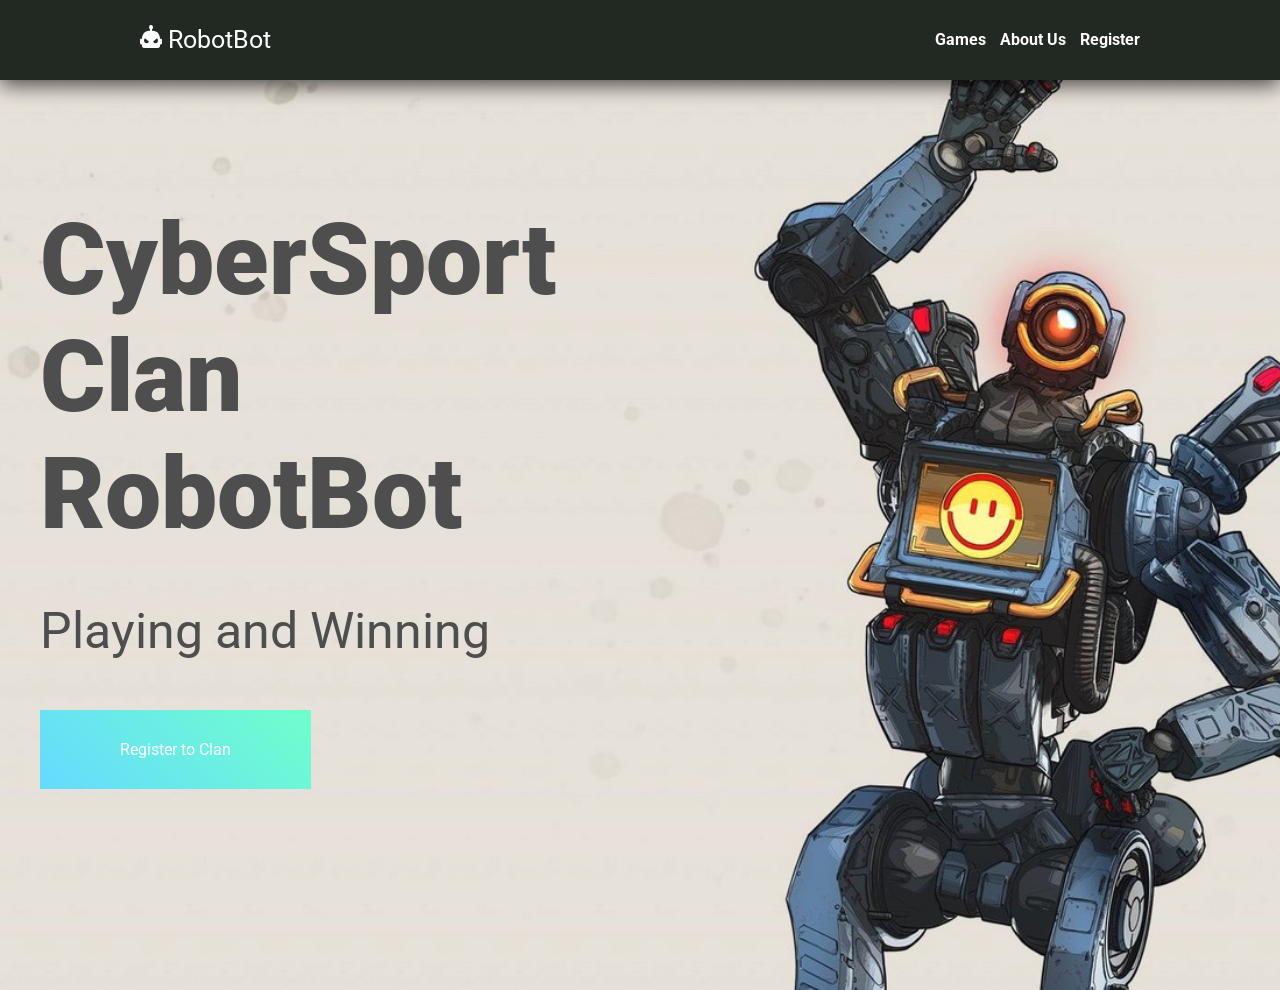
==== index.html @ 83b9e3c6 "Finished start section" ====
<!DOCTYPE html>
<html lang="en">
<head>
    <meta charset="UTF-8">
    <meta name="viewport" content="width=device-width, initial-scale=1.0">
    <title>Title</title>
    <link rel="stylesheet" href="style.css">
</head>
<body>
<header>
    <div class="container">
        <a href="#" class="logo">
            <img src="img/icons/site_logo.svg" alt="logo">
            <span>RobotBot</span>
        </a>
        <nav>
            <a href="#" class="nav-item">Games</a>
            <a href="#" class="nav-item">About Us</a>
            <a href="#" class="nav-item">Register</a>
        </nav>
    </div>
</header>

<main>
    <section class="start">
        <div class="start-content">
            <h1 class="start-title">CyberSport Clan RobotBot</h1>
            <p class="start-subtitle">Playing and Winning</p>
            <a href="#" class="start-btn">Register to Clan</a>
        </div>
    </section>
</main>

<footer>

</footer>
</body>
</html>
---- style.css ----
@import url('https://fonts.googleapis.com/css2?family=Roboto:ital,wght@0,100..900;1,100..900&display=swap');

* {
    padding: 0;
    margin: 0;
    box-sizing: border-box;
    font-family: "Roboto", sans-serif;
}

body {
    background-color: #222222;
}

.container {
    max-width: 1000px;
    margin: 0 auto;
}

.section-title {
    font-size: 30px;
    font-weight: 700;
    color: #65daff;
}

.section-text {
    font-size: 20px;
    font-weight: 300;
    line-height: 35px;
    color: white;
}

header {
    background-color: #222922;
    width: 100%;
    height: 80px;
    box-shadow: 0 5px 20px rgb(0 0 0 / 0.7);
    line-height: 80px;
    position: fixed;
    z-index: 12345;
}

.logo {
    color: white;
    text-decoration: none;
    font-size: 25px;
}

nav {
    float: right;
}

.nav-item {
    font-size: 16px;
    text-decoration: none;
    font-weight: 700;
    color: white;
    margin-left: 10px;
}

.nav-item:hover {
    color: #65daff;
    text-shadow: 0 0 5px #65daff;
    transition: 0.5s;
}

.start {
    background-image: url(img/apex-legends-pathfinder-robot-emoticons-saluting-futuristic.jpg);
    height: 110vh;
    background-repeat: no-repeat;
    background-position: center;
    background-size: cover;
    position: relative;
}

.start-content {
    position: absolute;
    top: 50%;
    left: 0;
    transform: translateY(-50%);
    padding: 40px;
    width: 50%;
}

.start-title {
    color: #4e4e4e;
    font-size: 100px;
    font-weight: 900;
    margin-bottom: 50px;
}

.start-subtitle {
    color: #4e4e4e;
    margin-bottom: 50px;
    font-size: 50px;
}

.start-btn {
    color: white;
    text-decoration: none;
    background: linear-gradient(45deg, #65daff, #70ffcb);
    padding: 30px 80px;
    display: block;
    width: fit-content;
}

.start-btn:hover {
    transform: scale(1.1);
    transition: 0.5s;
}

.start-btn:active {
    background: linear-gradient(45deg, #347083, #388065);
}
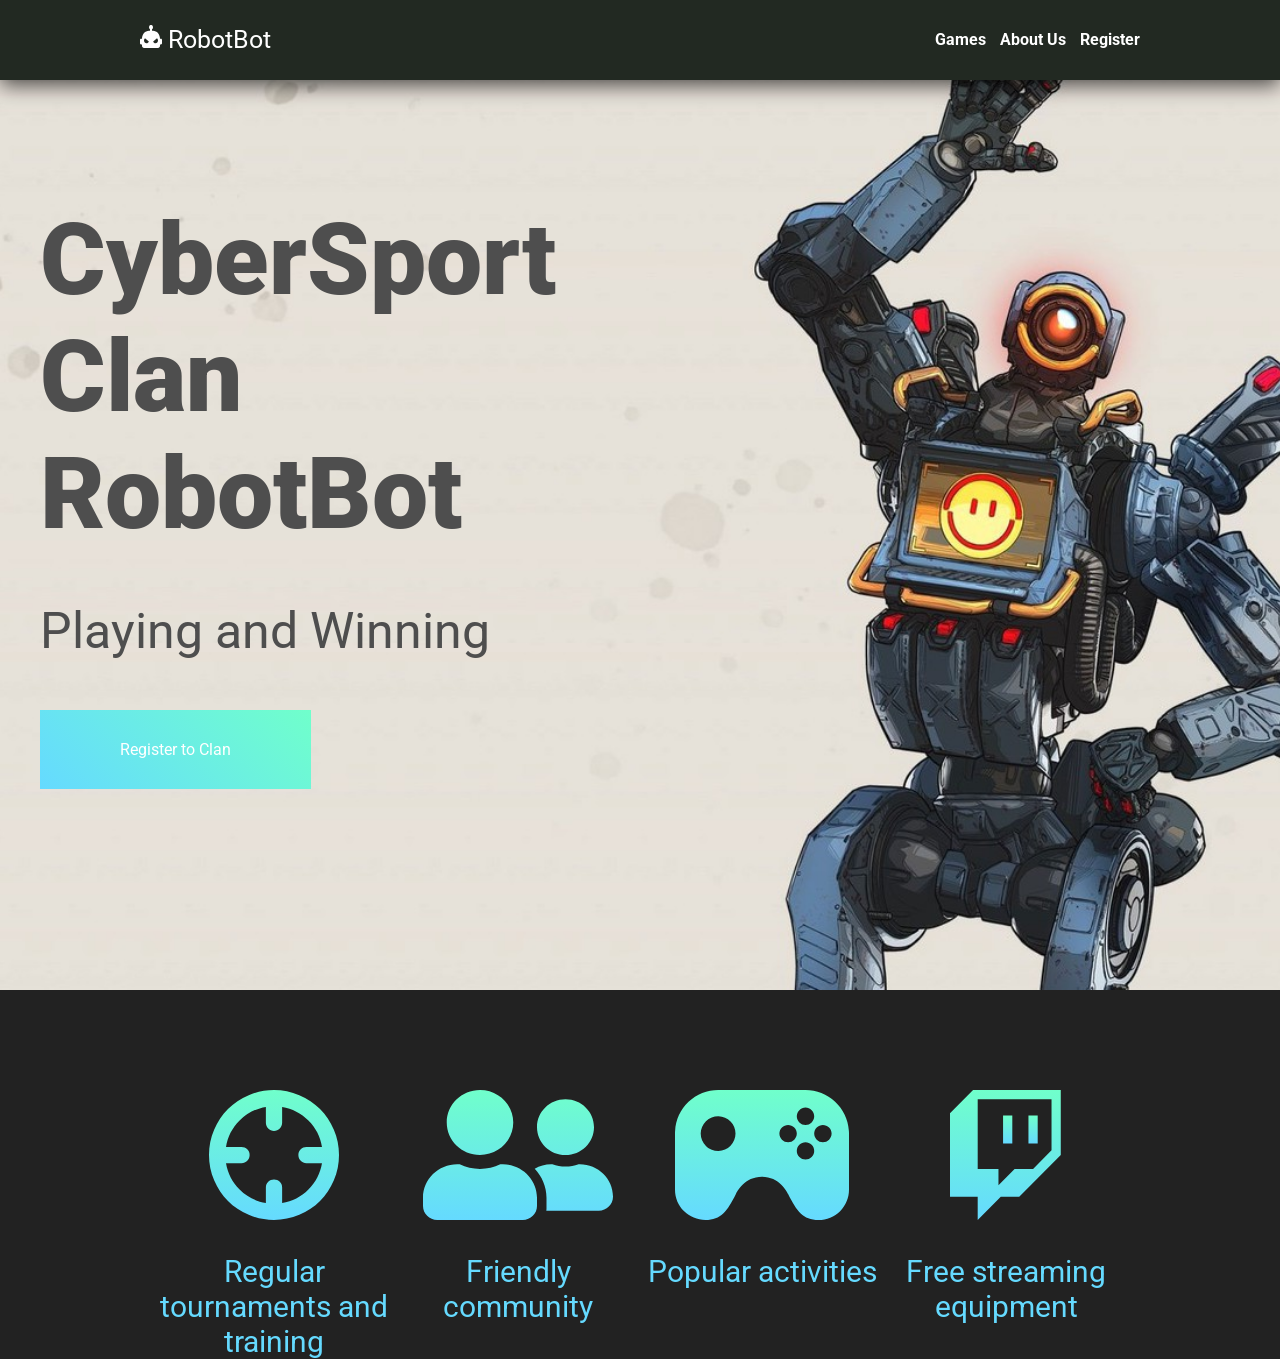
==== commit f2e54ad9: "Finished about section" ====
--- a/index.html
+++ b/index.html
@@ -29,6 +29,31 @@
             <a href="#" class="start-btn">Register to Clan</a>
         </div>
     </section>
+
+    <section class="about">
+        <div class="container">
+            <div class="about-card">
+                <img src="img/icons/scope.svg" class="about-card-img">
+                <p class="about-card-title">Regular tournaments and training</p>
+            </div>
+
+            <div class="about-card">
+                <img src="img/icons/friendly.svg" class="about-card-img">
+                <p class="about-card-title">Friendly community</p>
+            </div>
+
+            <div class="about-card">
+                <img src="img/icons/joystic.svg" class="about-card-img">
+                <p class="about-card-title">Popular activities</p>
+            </div>
+
+            <div class="about-card">
+                <img src="img/icons/twitch.svg" class="about-card-img">
+                <p class="about-card-title">Free streaming equipment</p>
+            </div>
+        </div>
+
+    </section>
 </main>
 
 <footer>
--- a/style.css
+++ b/style.css
@@ -110,4 +110,27 @@
 
 .start-btn:active {
     background: linear-gradient(45deg, #347083, #388065);
+}
+
+.about {
+    height: 40vh;
+    text-align: center;
+}
+
+.about-card {
+    width: 24%;
+    display: inline-block;
+    height: 200px;
+    margin-top: 100px;
+    vertical-align: top;
+}
+
+.about-card-img {
+    height: 130px;
+    margin-bottom: 30px;
+}
+
+.about-card-title {
+    color: #65daff;
+    font-size: 30px;
 }
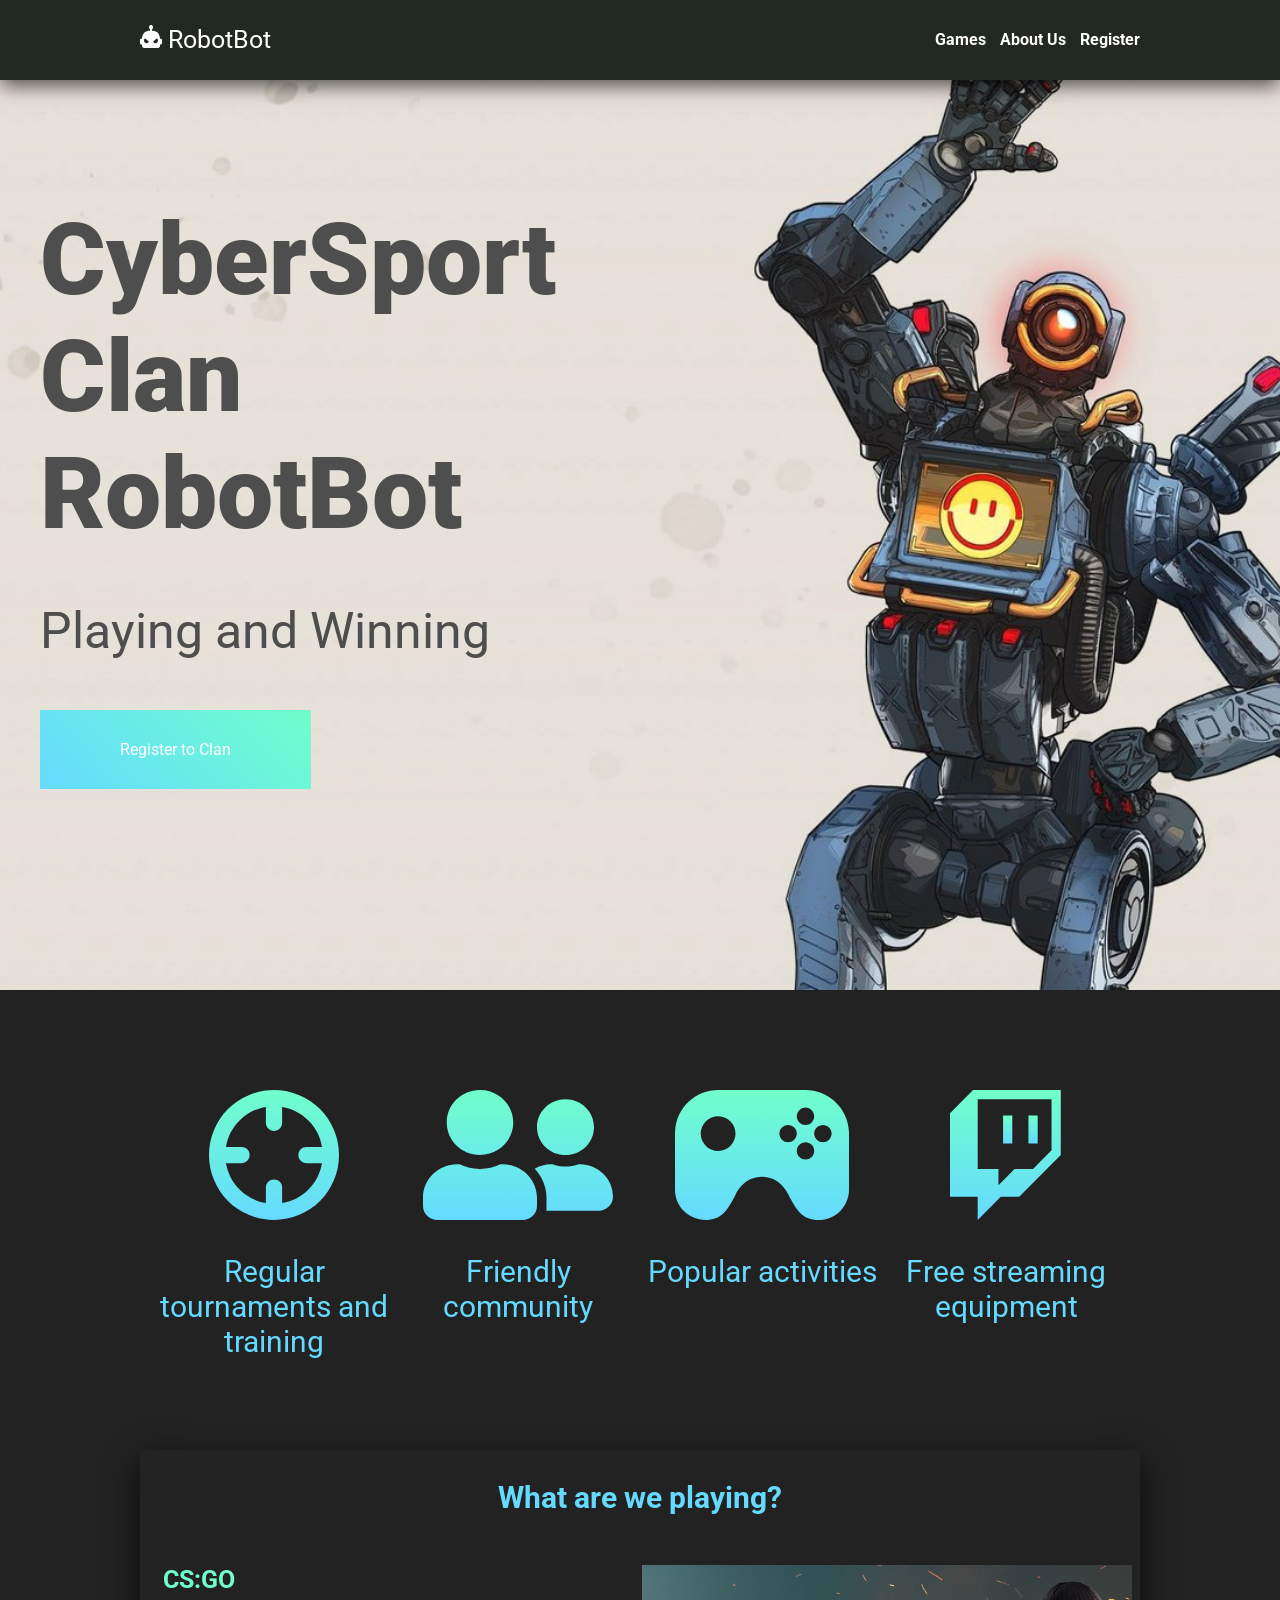
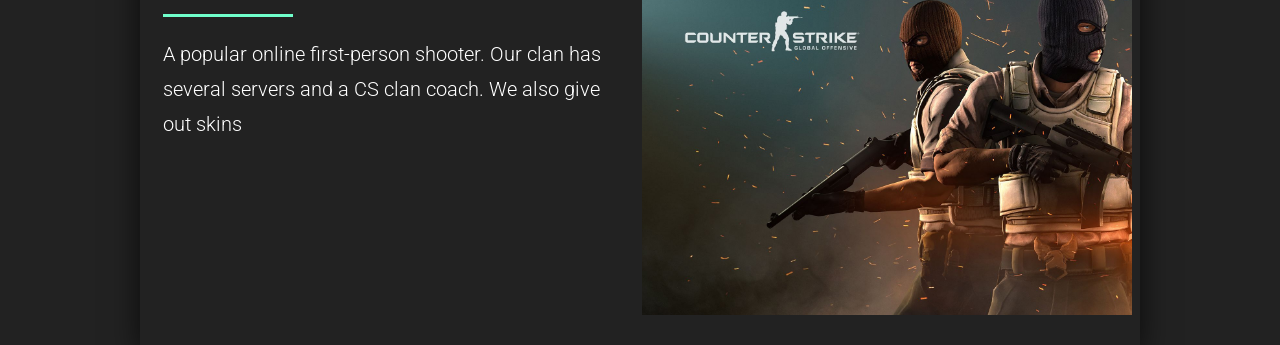
==== commit 4e73f499: "did first game for section game" ====
--- a/index.html
+++ b/index.html
@@ -54,6 +54,22 @@
         </div>
 
     </section>
+
+    <section class="games">
+        <div class="container games-container">
+            <h2 class="section-title">What are we playing?</h2>
+            <div class="games-card game-1">
+                <div class="game-card-content">
+                    <h3 class="game-title">CS:GO</h3>
+                    <hr class="game-divider">
+                    <p class="game-description section-text">A popular online first-person shooter. Our clan has several servers and a CS clan coach. We also give out skins</p>
+                </div>
+                <div class="games-card-image">
+
+                </div>
+            </div>
+        </div>
+    </section>
 </main>
 
 <footer>
--- a/style.css
+++ b/style.css
@@ -20,6 +20,7 @@
     font-size: 30px;
     font-weight: 700;
     color: #65daff;
+    margin-bottom: 50px;
 }
 
 .section-text {
@@ -133,4 +134,44 @@
 .about-card-title {
     color: #65daff;
     font-size: 30px;
+}
+
+.games-container {
+    margin-top: 100px;
+    box-shadow: 0 10px 30px rgba(0 0 0 / 0.7);
+    padding: 30px  0;
+    text-align: center;
+}
+
+.games-card-image {
+    background-image: url("img/csgo.jpg");
+    background-position: left;
+    background-size: cover;
+    background-repeat: no-repeat;
+    height: 350px;
+    width: 49%;
+    display: inline-block;
+    vertical-align: top;
+}
+
+.game-card-content {
+    width: 49%;
+    min-height: 350px;
+    display: inline-block;
+    vertical-align: top;
+    text-align: left;
+    padding: 0 15px;
+}
+
+.game-title {
+    font-size: 25px;
+    color: #70ffcb;
+}
+
+.game-divider {
+    width: 130px;
+    margin: 20px 0px;
+    border: none;
+    background-color: #70ffcb;
+    height: 3px;
 }
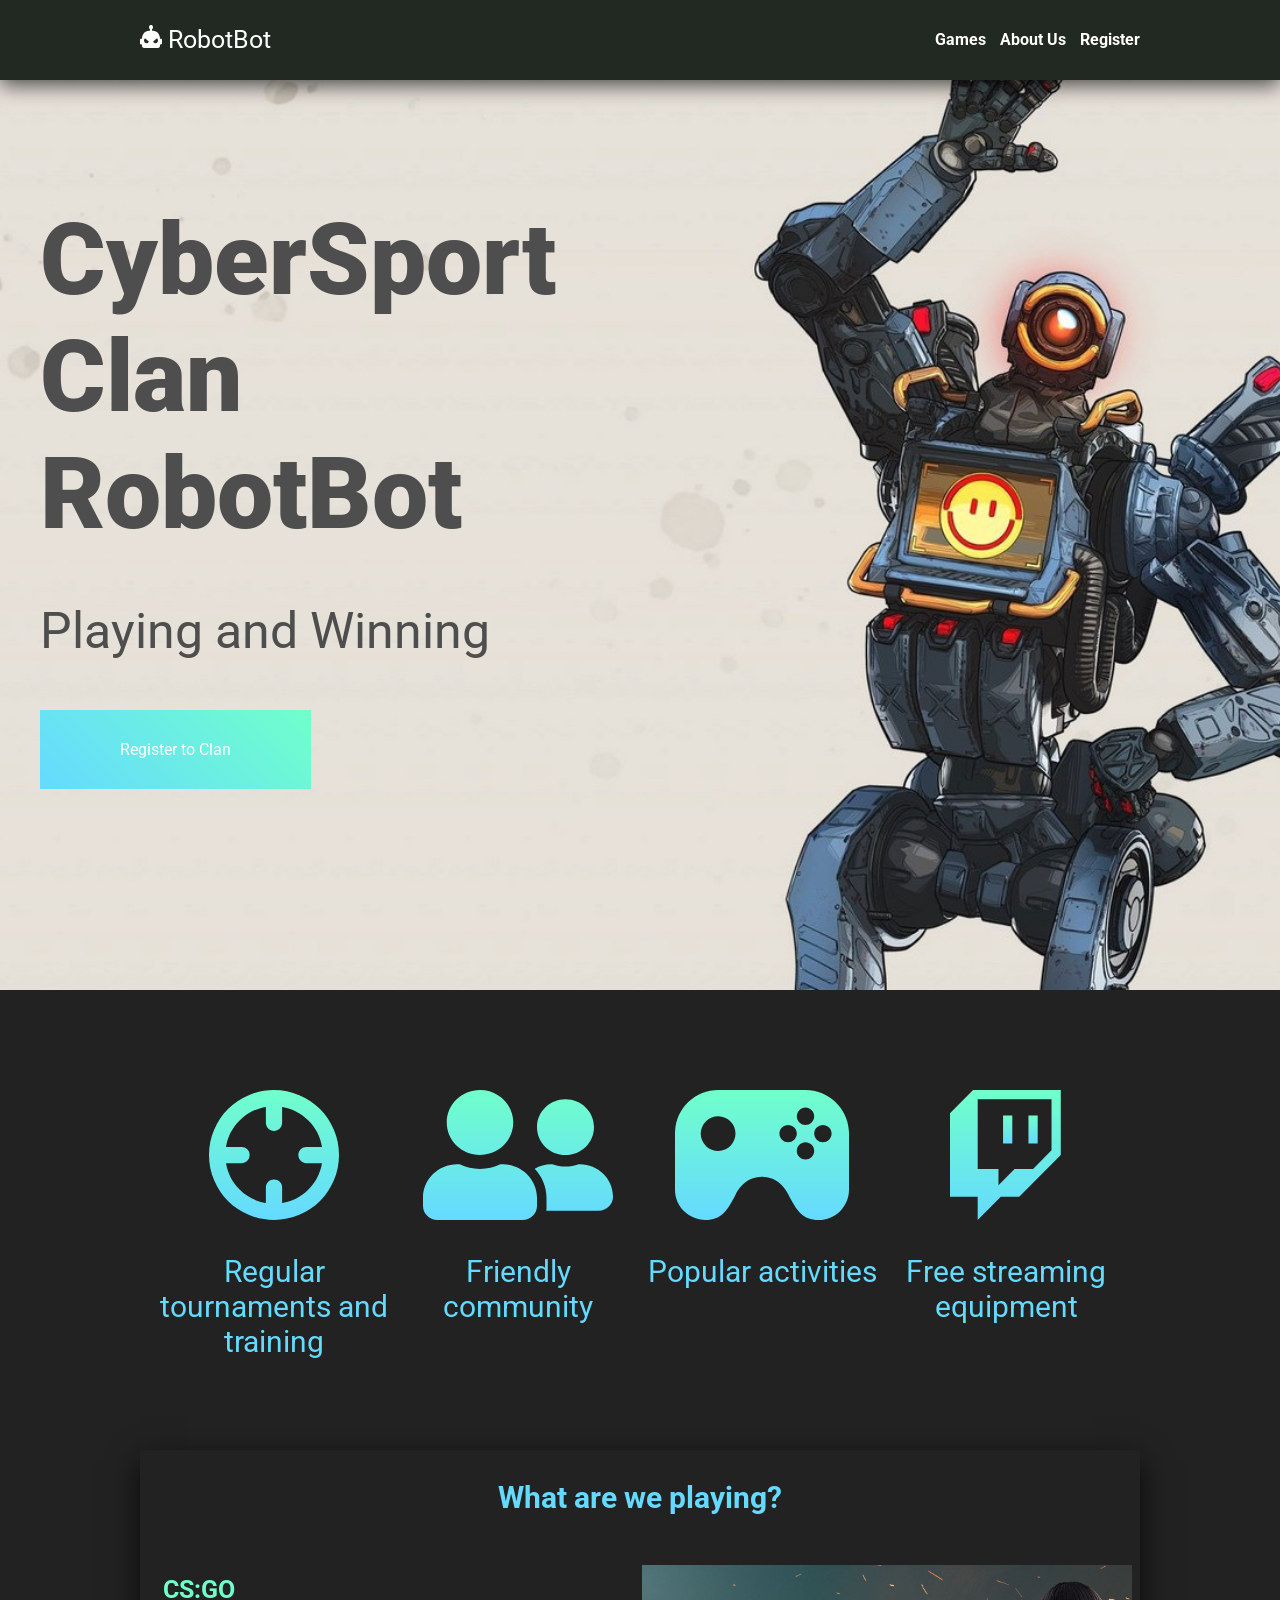
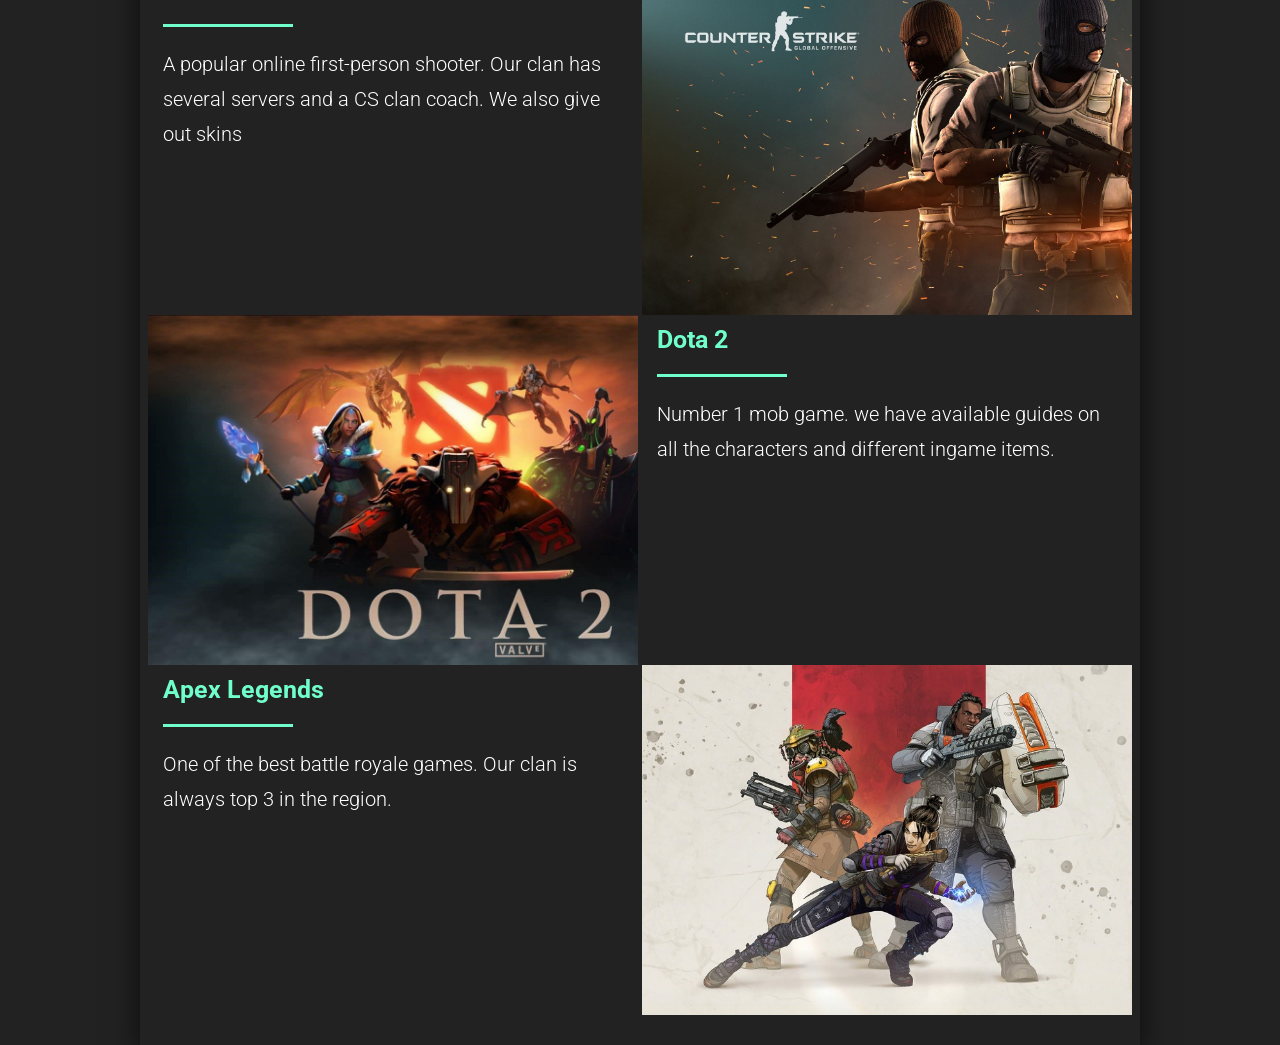
==== commit c048af49: "completed games section" ====
--- a/index.html
+++ b/index.html
@@ -64,12 +64,39 @@
                     <hr class="game-divider">
                     <p class="game-description section-text">A popular online first-person shooter. Our clan has several servers and a CS clan coach. We also give out skins</p>
                 </div>
-                <div class="games-card-image">
+                <div class="games-card-image img1">
+
+                </div>
+            </div>
+
+
+            <div class="games-card game-1">
+                <div class="games-card-image img2">
+
+                </div>
+                <div class="game-card-content">
+                    <h3 class="game-title">Dota 2</h3>
+                    <hr class="game-divider">
+                    <p class="game-description section-text">Number 1 mob game. we have available guides on all the characters and different ingame items.</p>
+                </div>
+
+            </div>
+
+            <div class="games-card game-1">
+                <div class="game-card-content">
+                    <h3 class="game-title">Apex Legends</h3>
+                    <hr class="game-divider">
+                    <p class="game-description section-text">One of the best battle royale games. Our clan is always top 3 in the region.</p>
+                </div>
+                <div class="games-card-image img3">
 
                 </div>
             </div>
         </div>
     </section>
+
+
+
 </main>
 
 <footer>
--- a/style.css
+++ b/style.css
@@ -144,7 +144,6 @@
 }
 
 .games-card-image {
-    background-image: url("img/csgo.jpg");
     background-position: left;
     background-size: cover;
     background-repeat: no-repeat;
@@ -154,6 +153,18 @@
     vertical-align: top;
 }
 
+.img1 {
+    background-image: url("img/csgo.jpg");
+}
+
+.img2 {
+    background-image: url("img/dota2.jpg");
+}
+
+.img3 {
+    background-image: url("img/apex.jpg");
+}
+
 .game-card-content {
     width: 49%;
     min-height: 350px;
@@ -161,6 +172,7 @@
     vertical-align: top;
     text-align: left;
     padding: 0 15px;
+    padding-top: 10px;
 }
 
 .game-title {
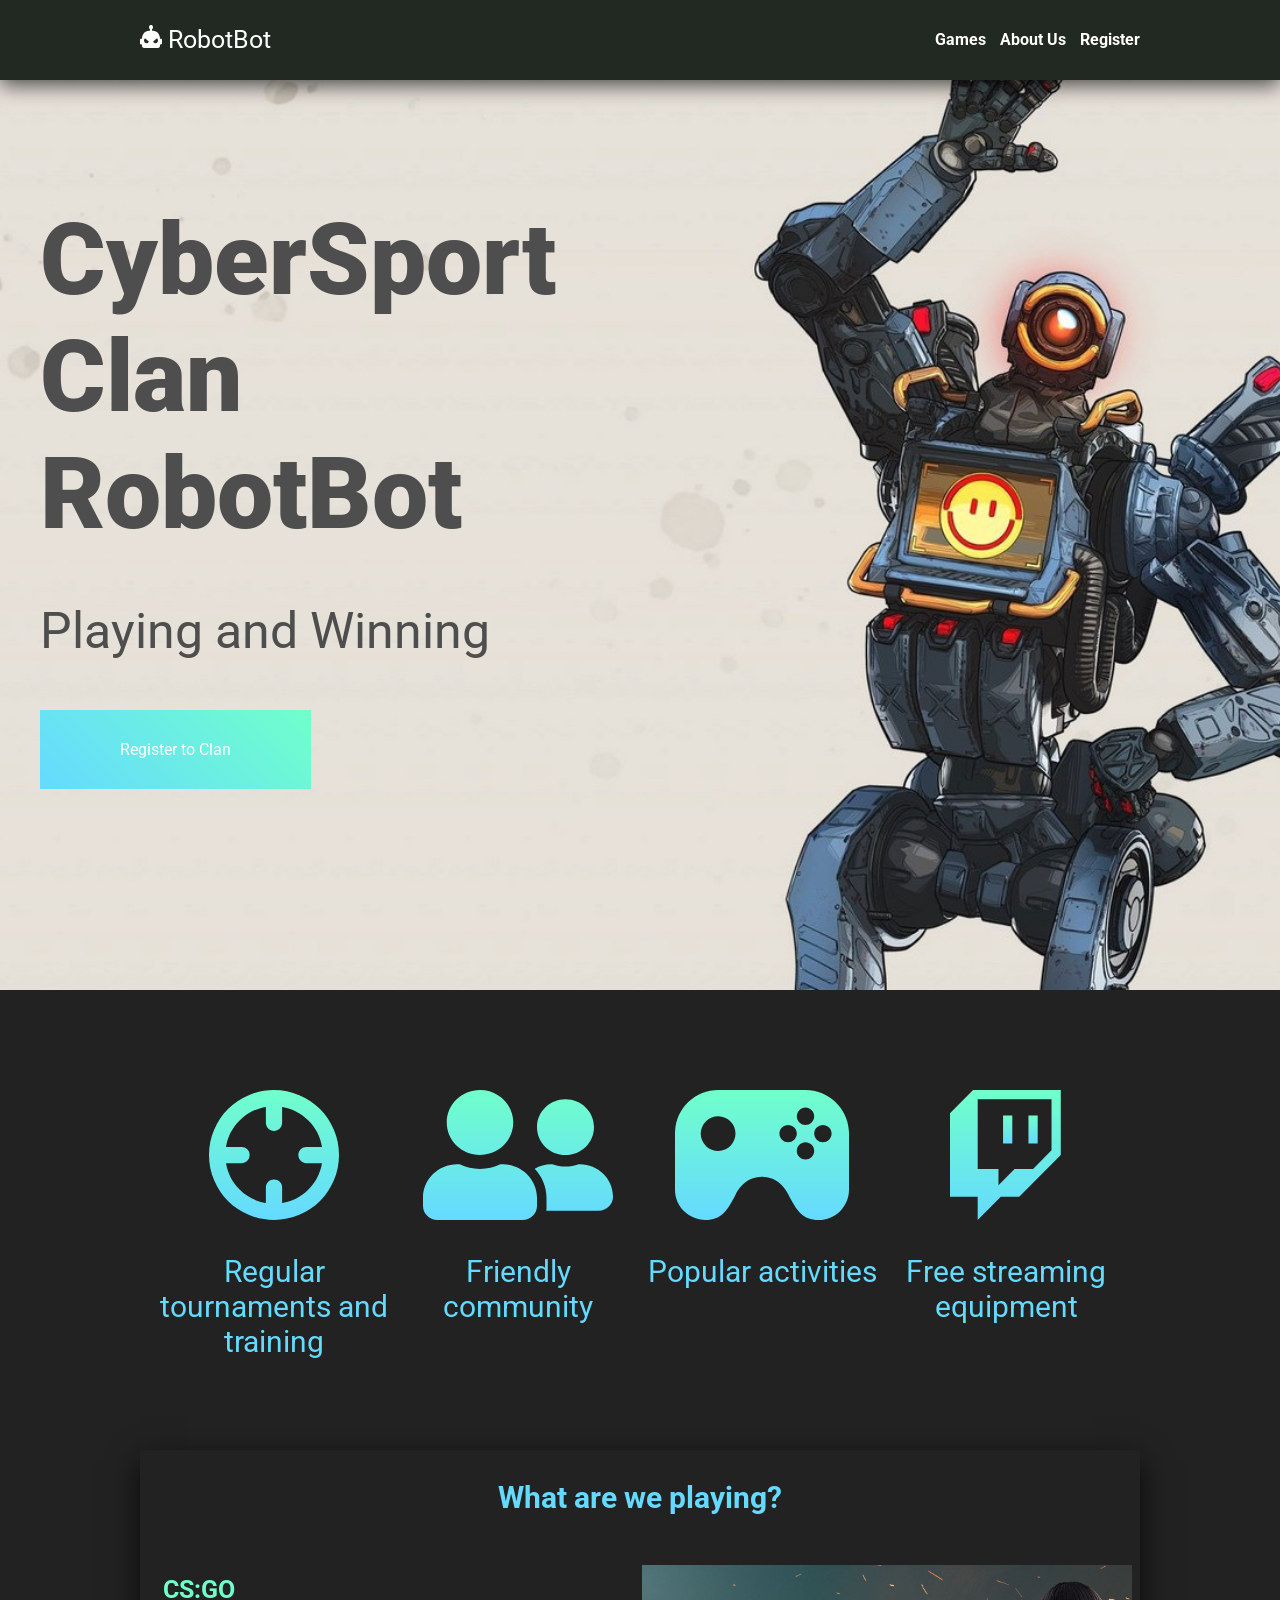
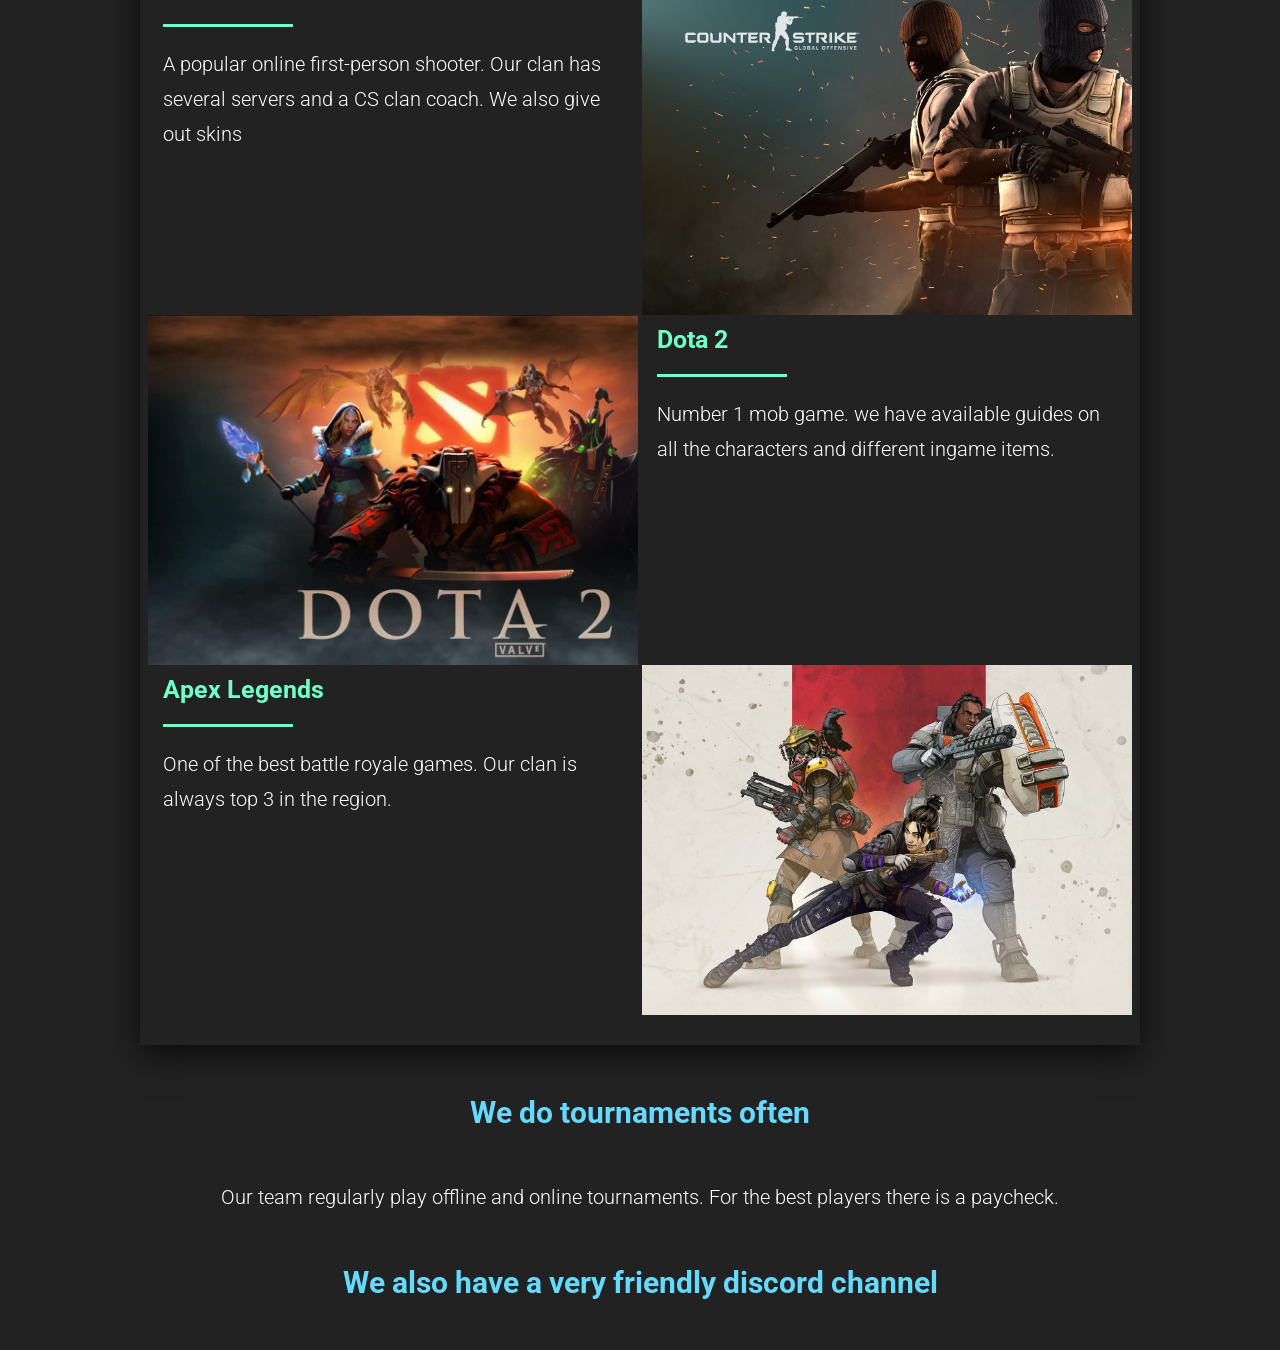
==== commit 319b151d: "start making styles for forms" ====
--- a/index.html
+++ b/index.html
@@ -3,7 +3,7 @@
 <head>
     <meta charset="UTF-8">
     <meta name="viewport" content="width=device-width, initial-scale=1.0">
-    <title>Title</title>
+    <title>RobotBot</title>
     <link rel="stylesheet" href="style.css">
 </head>
 <body>
@@ -16,7 +16,7 @@
         <nav>
             <a href="#" class="nav-item">Games</a>
             <a href="#" class="nav-item">About Us</a>
-            <a href="#" class="nav-item">Register</a>
+            <a href="form.html" class="nav-item">Register</a>
         </nav>
     </div>
 </header>
@@ -26,7 +26,7 @@
         <div class="start-content">
             <h1 class="start-title">CyberSport Clan RobotBot</h1>
             <p class="start-subtitle">Playing and Winning</p>
-            <a href="#" class="start-btn">Register to Clan</a>
+            <a href="form.html" class="start-btn">Register to Clan</a>
         </div>
     </section>
 
@@ -95,6 +95,11 @@
         </div>
     </section>
 
+    <h2 class="tournament-title">We do tournaments often</h2>
+    <p class="tournament-text">Our team regularly play offline and online tournaments. For the best players there is a paycheck.</p>
+
+    <h2 class="discord-title">We also have a very friendly discord channel</h2>
+
 
 
 </main>
--- a/style.css
+++ b/style.css
@@ -186,4 +186,30 @@
     border: none;
     background-color: #70ffcb;
     height: 3px;
+}
+
+.tournament-title {
+    font-size: 30px;
+    font-weight: 700;
+    color: #65daff;
+    margin-bottom: 50px;
+    text-align: center;
+    margin-top: 50px;
+}
+
+.tournament-text {
+    font-size: 20px;
+    font-weight: 300;
+    line-height: 35px;
+    color: white;
+    text-align: center;
+}
+
+.discord-title {
+    font-size: 30px;
+    font-weight: 700;
+    color: #65daff;
+    margin-bottom: 50px;
+    text-align: center;
+    margin-top: 50px;
 }
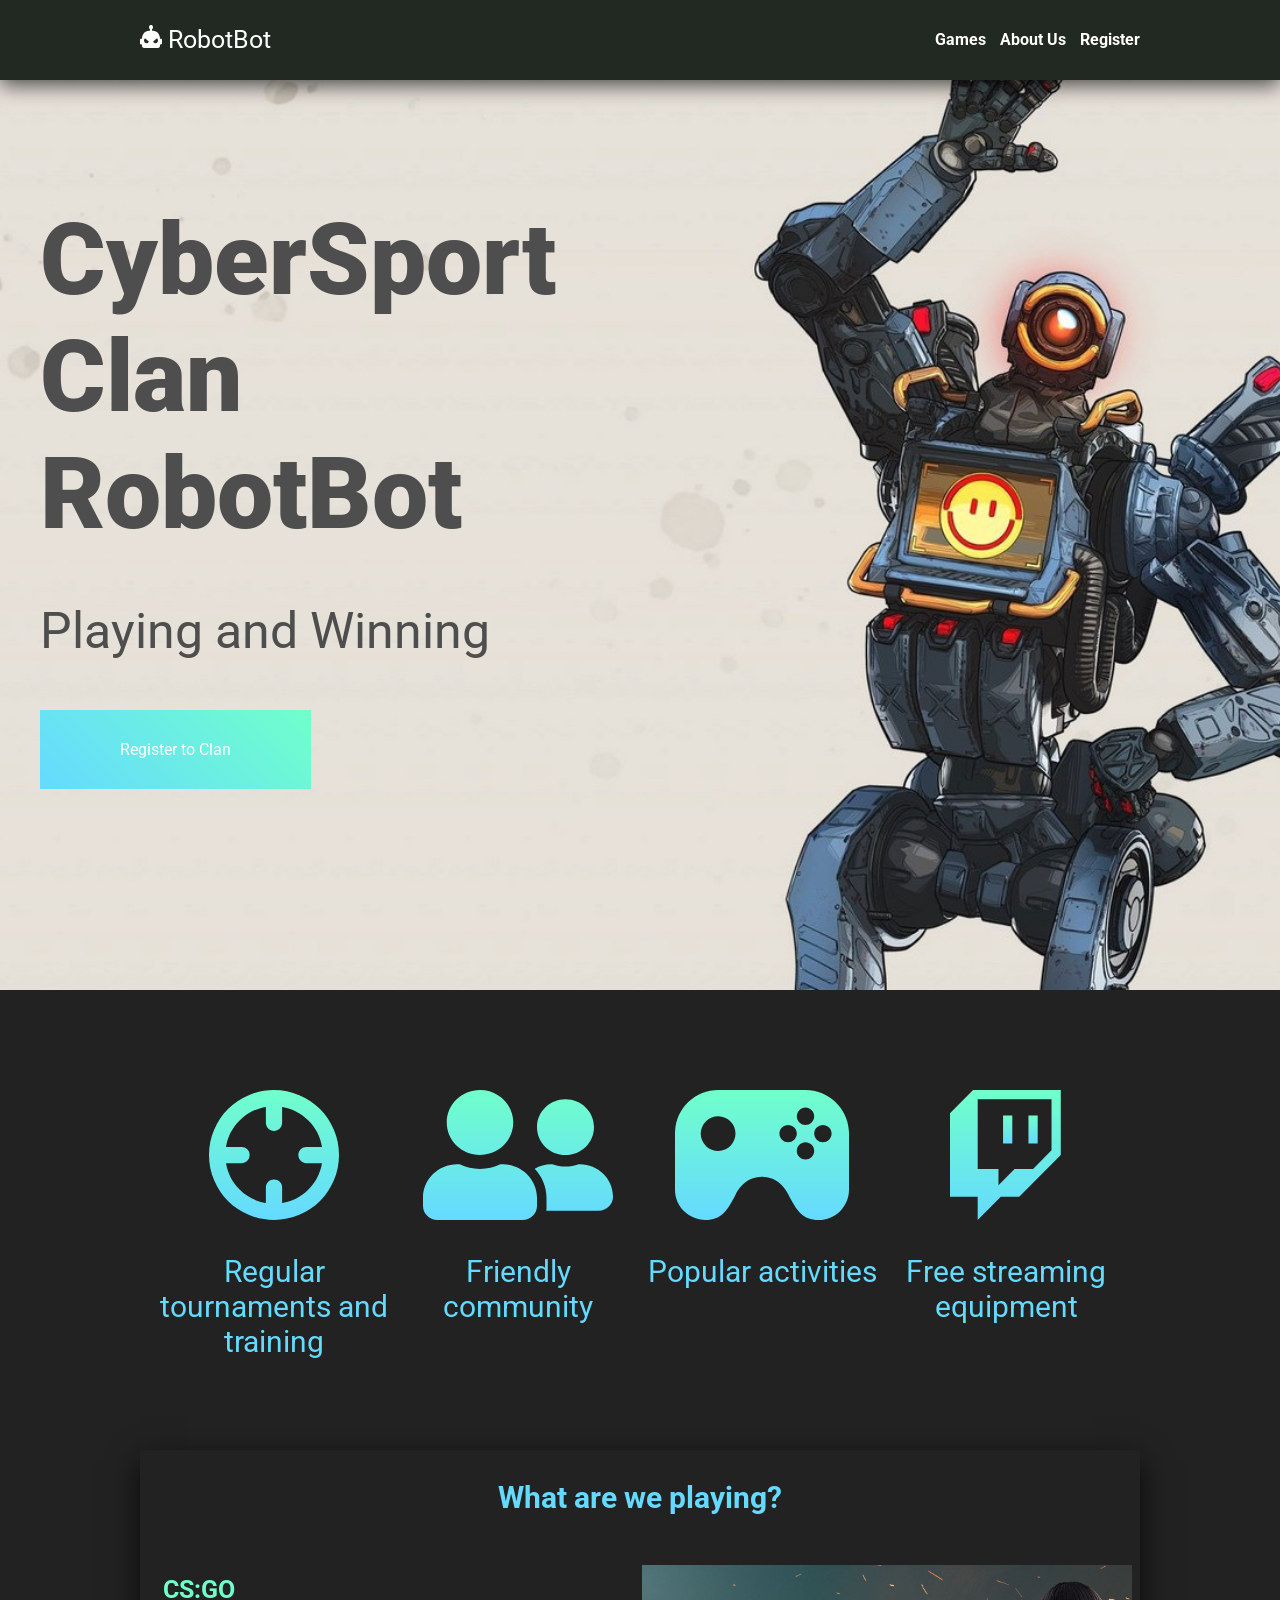
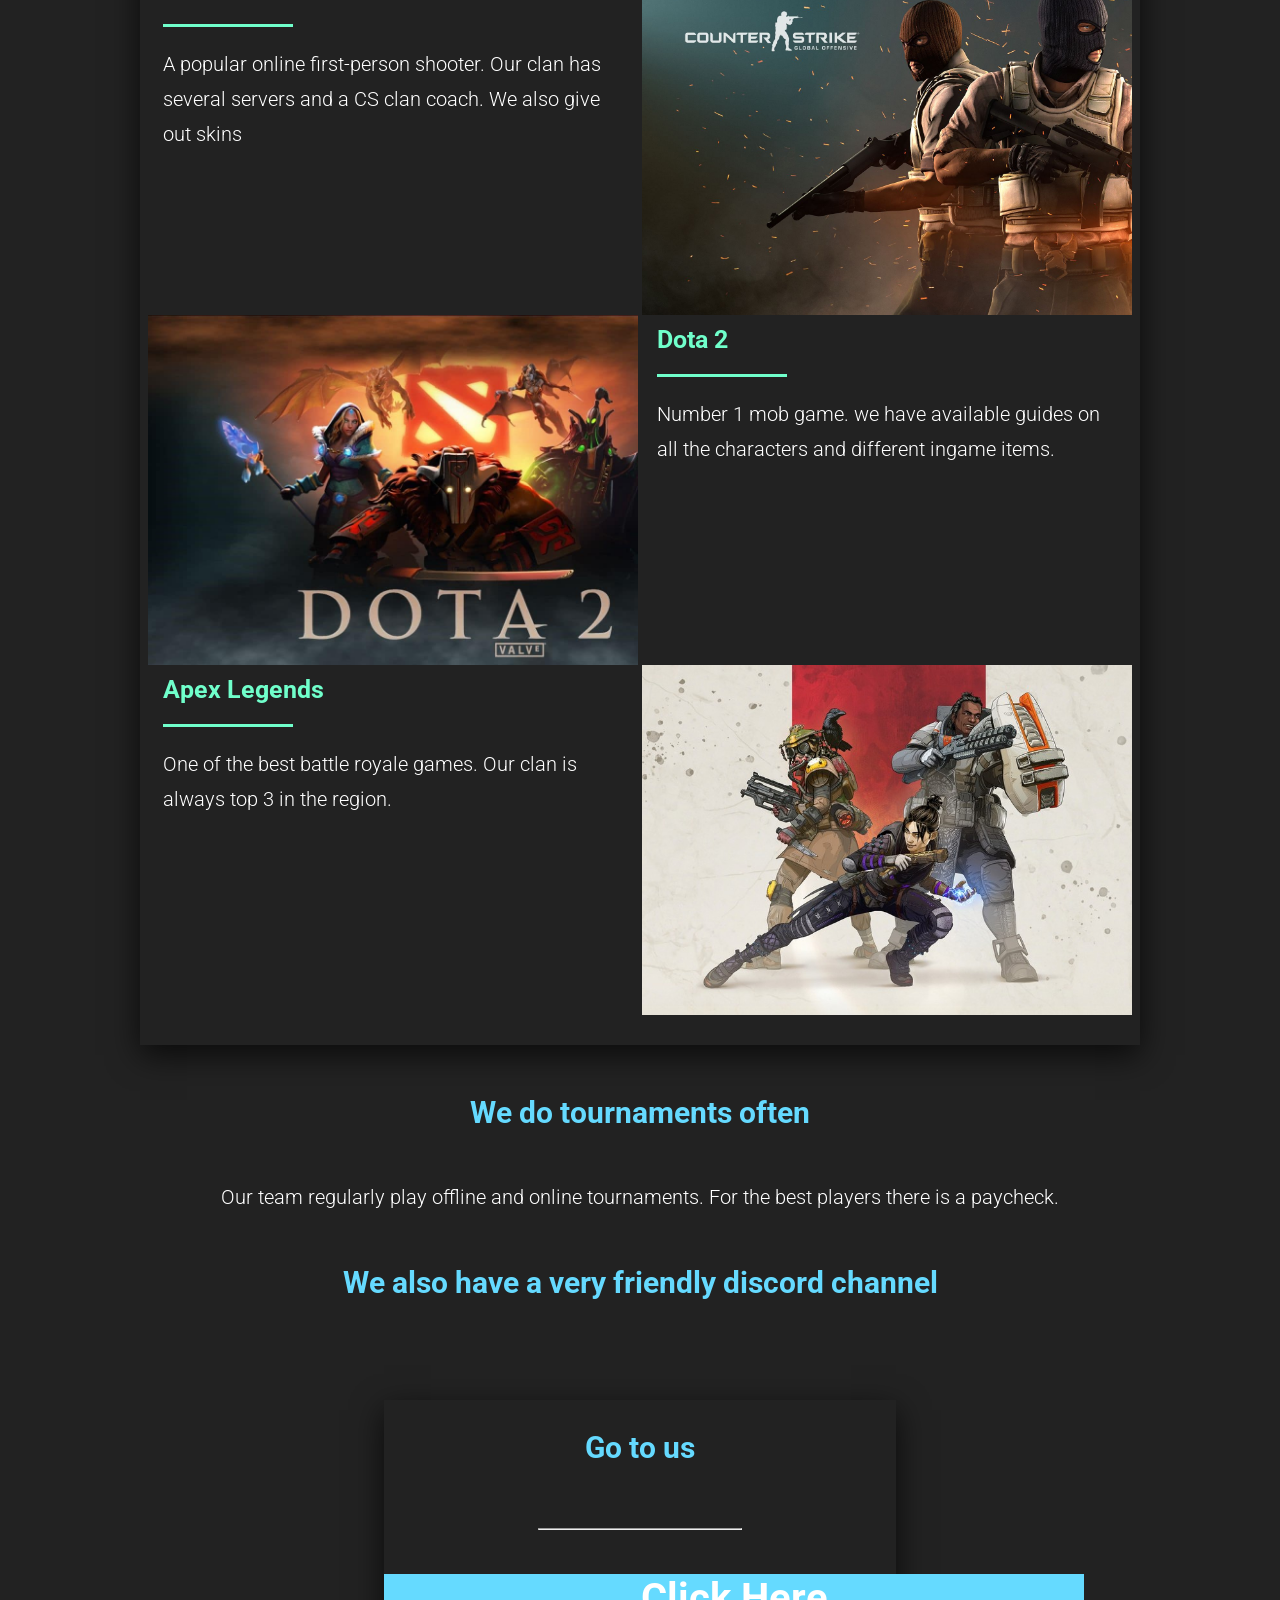
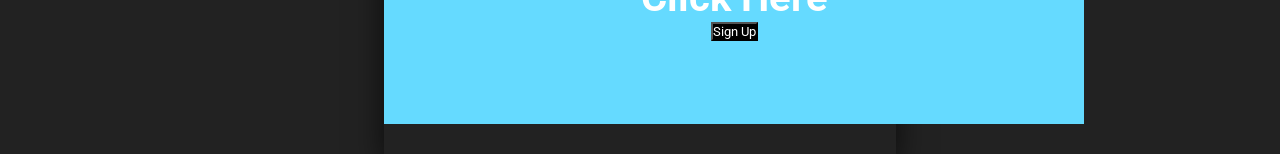
==== commit f44b9a65: "form almost done" ====
--- a/index.html
+++ b/index.html
@@ -62,7 +62,8 @@
                 <div class="game-card-content">
                     <h3 class="game-title">CS:GO</h3>
                     <hr class="game-divider">
-                    <p class="game-description section-text">A popular online first-person shooter. Our clan has several servers and a CS clan coach. We also give out skins</p>
+                    <p class="game-description section-text">A popular online first-person shooter. Our clan has several
+                        servers and a CS clan coach. We also give out skins</p>
                 </div>
                 <div class="games-card-image img1">
 
@@ -77,7 +78,8 @@
                 <div class="game-card-content">
                     <h3 class="game-title">Dota 2</h3>
                     <hr class="game-divider">
-                    <p class="game-description section-text">Number 1 mob game. we have available guides on all the characters and different ingame items.</p>
+                    <p class="game-description section-text">Number 1 mob game. we have available guides on all the
+                        characters and different ingame items.</p>
                 </div>
 
             </div>
@@ -86,7 +88,8 @@
                 <div class="game-card-content">
                     <h3 class="game-title">Apex Legends</h3>
                     <hr class="game-divider">
-                    <p class="game-description section-text">One of the best battle royale games. Our clan is always top 3 in the region.</p>
+                    <p class="game-description section-text">One of the best battle royale games. Our clan is always top
+                        3 in the region.</p>
                 </div>
                 <div class="games-card-image img3">
 
@@ -96,11 +99,19 @@
     </section>
 
     <h2 class="tournament-title">We do tournaments often</h2>
-    <p class="tournament-text">Our team regularly play offline and online tournaments. For the best players there is a paycheck.</p>
+    <p class="tournament-text">Our team regularly play offline and online tournaments. For the best players there is a
+        paycheck.</p>
 
     <h2 class="discord-title">We also have a very friendly discord channel</h2>
 
-
+    <section class="link-container ">
+        <p class="section-title">Go to us</p>
+        <hr class="link-divider">
+        <div class="link-box">
+        <p class="link-box-title">Click Here</p>
+            <button class="link-button" type="button">Sign Up</button>
+        </div>
+    </section>
 
 </main>
 
--- a/style.css
+++ b/style.css
@@ -139,7 +139,7 @@
 .games-container {
     margin-top: 100px;
     box-shadow: 0 10px 30px rgba(0 0 0 / 0.7);
-    padding: 30px  0;
+    padding: 30px 0;
     text-align: center;
 }
 
@@ -212,4 +212,42 @@
     margin-bottom: 50px;
     text-align: center;
     margin-top: 50px;
+}
+
+.link-container {
+    margin-top: 100px;
+    box-shadow: 0 10px 30px rgba(0 0 0 / 0.7);
+    padding: 30px 0;
+    text-align: center;
+    width: 40%;
+    margin-left: 30%
+}
+
+.link-divider {
+    width: 40%;
+    display: inline-block;
+}
+
+.link-box {
+    background-color: #65daff;
+    height: 150px;
+    margin-top: 40px;
+    width: 700px;
+    display: inline-block;
+}
+
+.link-box-title {
+    color: white;
+    font-size: 40px;
+    font-weight: bold;
+}
+
+.link-button {
+    background-color: black;
+    color: white;
+}
+
+.link-button:hover {
+    color: black;
+    background-color: white;
 }
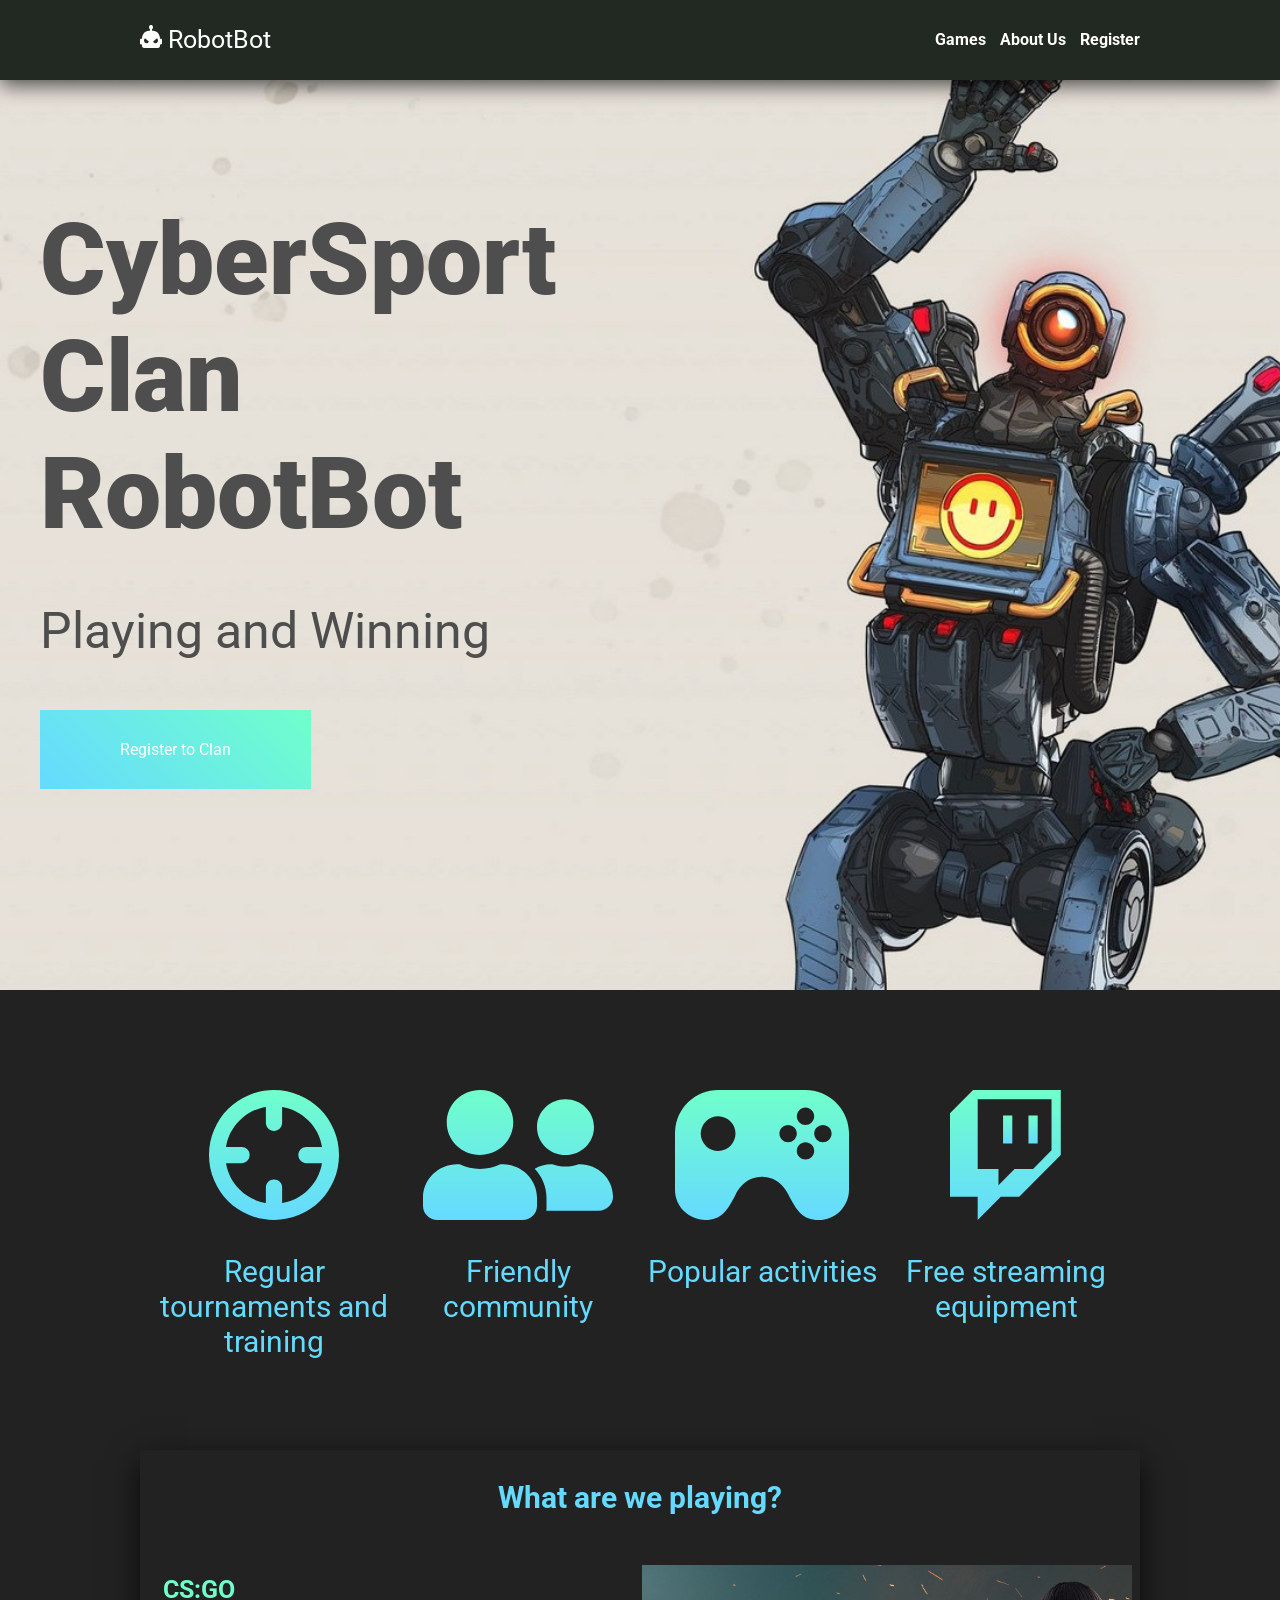
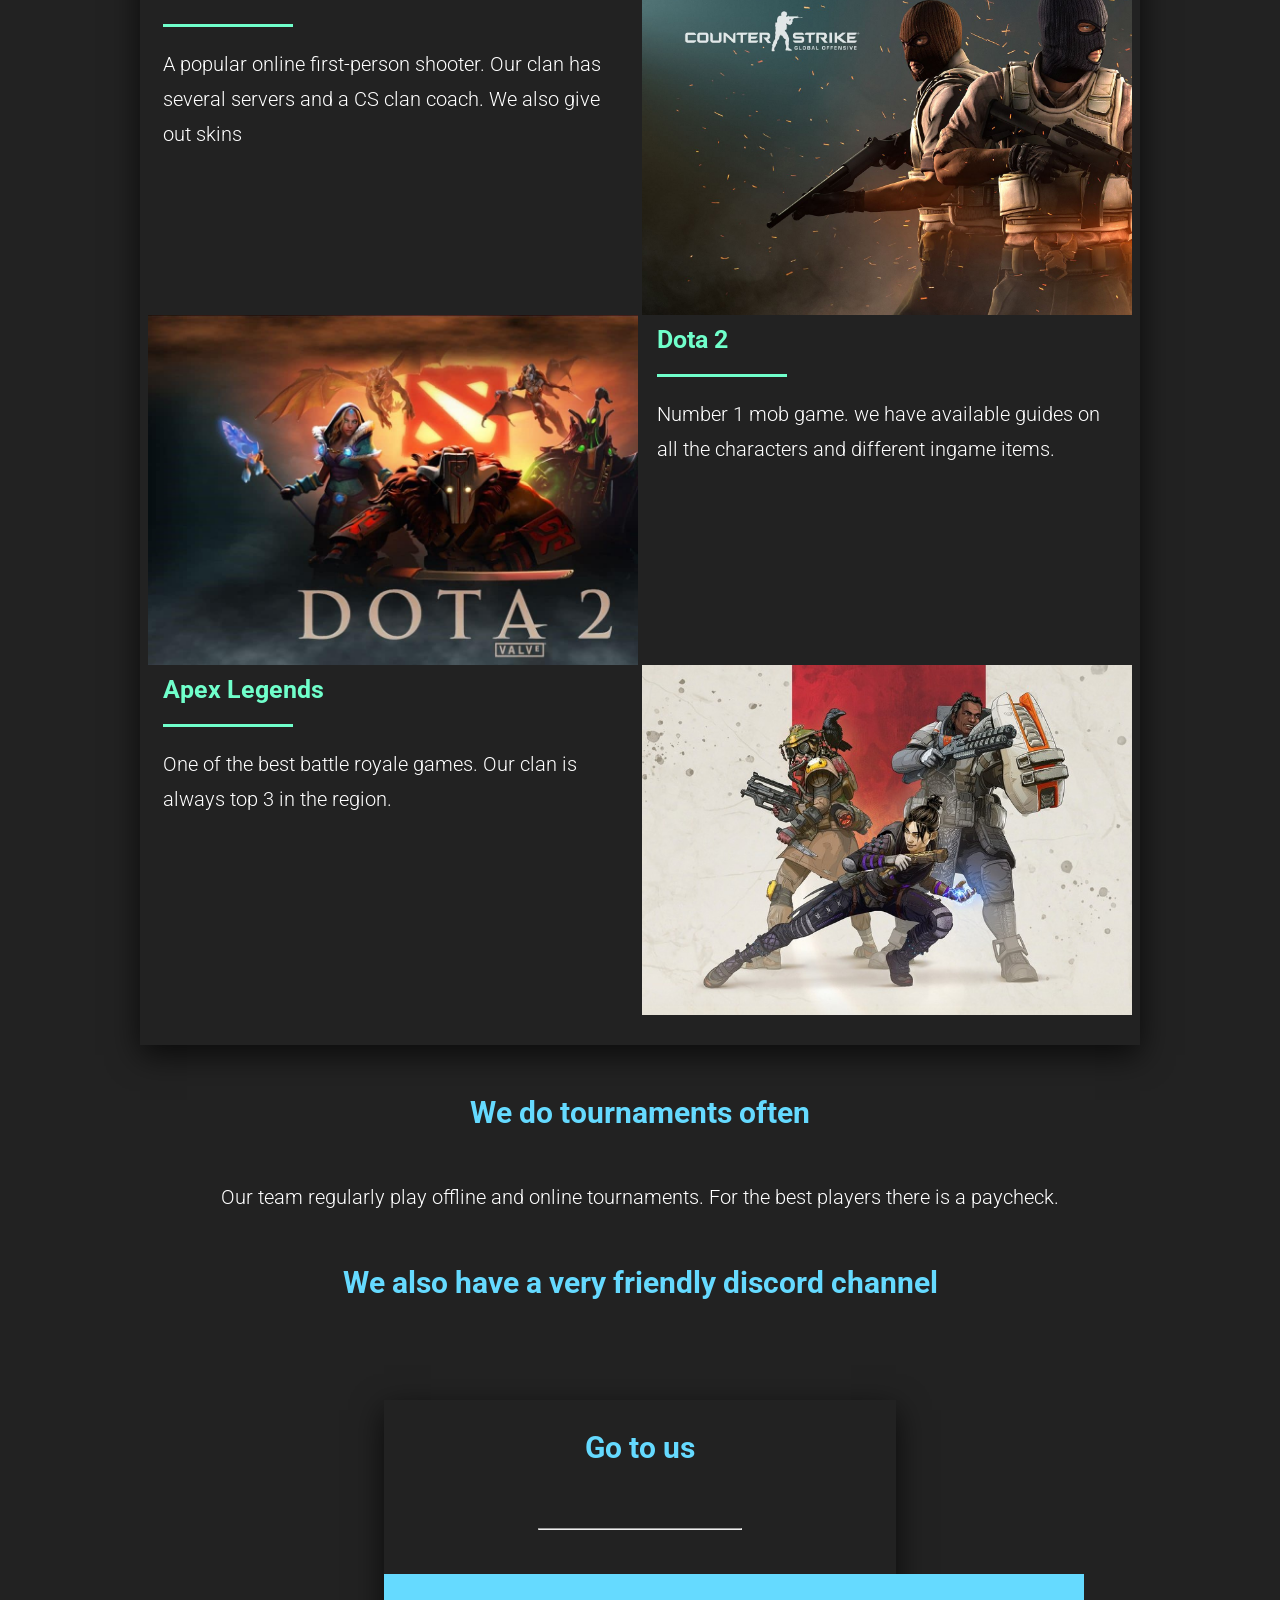
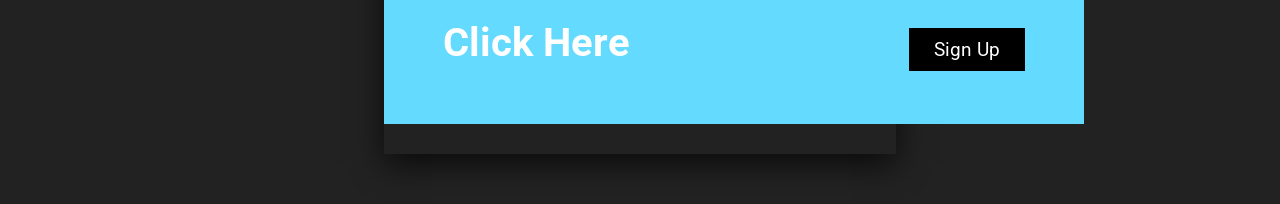
==== commit 7e9c3191: "finish making sign up button on bottom of site" ====
--- a/index.html
+++ b/index.html
@@ -109,7 +109,7 @@
         <hr class="link-divider">
         <div class="link-box">
         <p class="link-box-title">Click Here</p>
-            <button class="link-button" type="button">Sign Up</button>
+            <a  href="form.html" class="link-button" type="button" >Sign Up</a>
         </div>
     </section>
 
--- a/style.css
+++ b/style.css
@@ -220,7 +220,8 @@
     padding: 30px 0;
     text-align: center;
     width: 40%;
-    margin-left: 30%
+    margin-left: 30%;
+    margin-bottom: 50px;
 }
 
 .link-divider {
@@ -240,14 +241,24 @@
     color: white;
     font-size: 40px;
     font-weight: bold;
+    display: inline-block;
+    margin-right: 275px;
+    margin-top: 45px;
 }
 
 .link-button {
     background-color: black;
     color: white;
+    outline: none;
+    border: none;
+    width: 150px;
+    height: 50px;
+    font-size: 19px;
+    text-decoration: none;
+    padding: 10px 25px;
 }
 
 .link-button:hover {
     color: black;
     background-color: white;
-}+}
